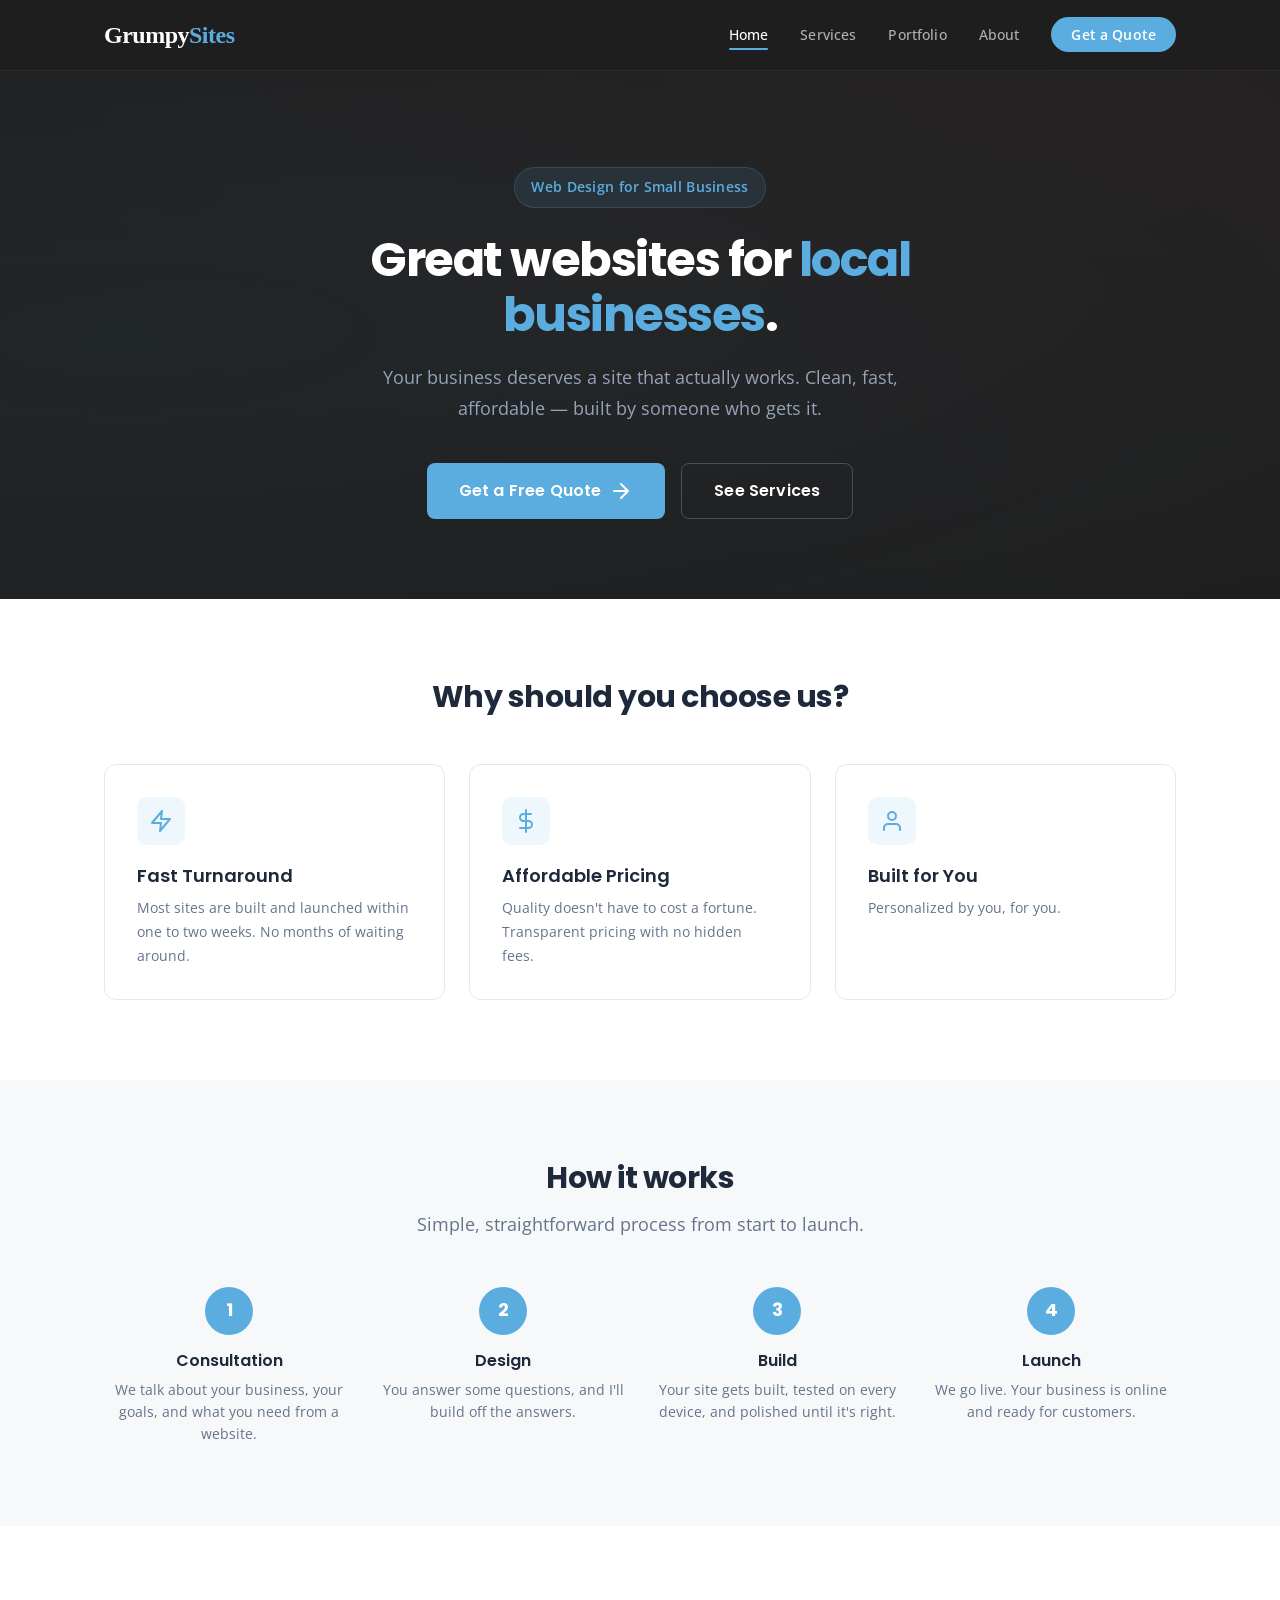
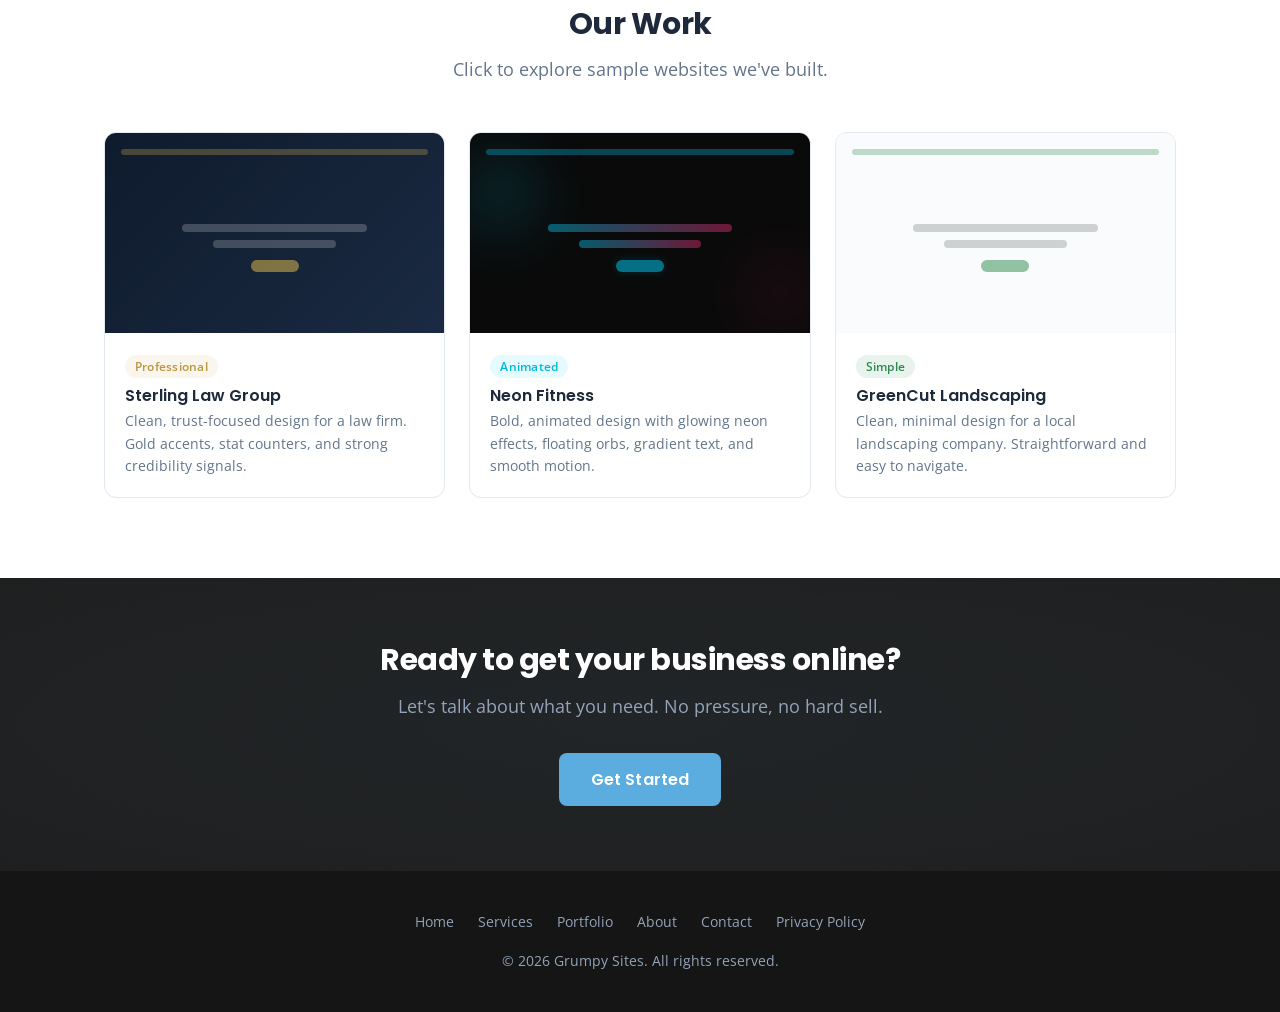
==== index.html @ 2d0d19fa "Initial commit — Grumpy Sites" ====
<!DOCTYPE html>
<html lang="en">
<head>
  <meta charset="UTF-8">
  <meta name="viewport" content="width=device-width, initial-scale=1.0">
  <title>Grumpy Sites — Websites for Local Businesses</title>
  <meta name="description" content="Grumpy Sites builds clean, fast, affordable websites for small and local businesses in Salt Lake City. Get a free quote today.">
  <link rel="icon" type="image/svg+xml" href="data:image/svg+xml,<svg xmlns='http://www.w3.org/2000/svg' viewBox='0 0 100 100'><text y='.9em' font-size='90'>G</text></svg>">
  <link rel="preconnect" href="https://fonts.googleapis.com">
  <link rel="preconnect" href="https://fonts.gstatic.com" crossorigin>
  <link href="https://fonts.googleapis.com/css2?family=Open+Sans:wght@400;500;600;700&family=Poppins:wght@500;600;700&display=swap" rel="stylesheet">
  <link rel="stylesheet" href="css/style.css">
</head>
<body>

  <nav class="navbar">
    <div class="container">
      <a href="index.html" class="logo">Grumpy<span>Sites</span></a>
      <ul class="nav-links">
        <li><a href="index.html" class="active">Home</a></li>
        <li><a href="services.html">Services</a></li>
        <li><a href="portfolio.html">Portfolio</a></li>
        <li><a href="about.html">About</a></li>
        <li><a href="contact.html" class="nav-cta">Get a Quote</a></li>
      </ul>
      <button class="hamburger" aria-label="Menu">
        <span></span><span></span><span></span>
      </button>
    </div>
  </nav>

  <section class="hero">
    <div class="container">
      <div class="hero-badge">Web Design for Small Business</div>
      <h1>Great websites for <span>local businesses</span>.</h1>
      <p>Your business deserves a site that actually works. Clean, fast, affordable — built by someone who gets it.</p>
      <div class="hero-buttons">
        <a href="contact.html" class="btn btn-primary">
          Get a Free Quote
          <svg class="icon-svg" viewBox="0 0 24 24"><path d="M5 12h14M12 5l7 7-7 7"/></svg>
        </a>
        <a href="services.html" class="btn btn-outline">See Services</a>
      </div>
    </div>
  </section>

  <section class="section">
    <div class="container">
      <div class="section-title">
        <h2>Why should you choose us?</h2>
      </div>
      <div class="features-grid">
        <div class="feature-card">
          <div class="feature-card-icon">
            <svg class="icon-svg" viewBox="0 0 24 24"><path d="M13 2L3 14h9l-1 8 10-12h-9l1-8z"/></svg>
          </div>
          <h3>Fast Turnaround</h3>
          <p>Most sites are built and launched within one to two weeks. No months of waiting around.</p>
        </div>
        <div class="feature-card">
          <div class="feature-card-icon">
            <svg class="icon-svg" viewBox="0 0 24 24"><line x1="12" y1="1" x2="12" y2="23"/><path d="M17 5H9.5a3.5 3.5 0 0 0 0 7h5a3.5 3.5 0 0 1 0 7H6"/></svg>
          </div>
          <h3>Affordable Pricing</h3>
          <p>Quality doesn't have to cost a fortune. Transparent pricing with no hidden fees.</p>
        </div>
        <div class="feature-card">
          <div class="feature-card-icon">
            <svg class="icon-svg" viewBox="0 0 24 24"><path d="M20 21v-2a4 4 0 0 0-4-4H8a4 4 0 0 0-4 4v2"/><circle cx="12" cy="7" r="4"/></svg>
          </div>
          <h3>Built for You</h3>
          <p>Personalized by you, for you.</p>
        </div>
      </div>
    </div>
  </section>

  <section class="section section-alt">
    <div class="container">
      <div class="section-title">
        <h2>How it works</h2>
        <p>Simple, straightforward process from start to launch.</p>
      </div>
      <div class="process-grid">
        <div class="process-step">
          <h3>Consultation</h3>
          <p>We talk about your business, your goals, and what you need from a website.</p>
        </div>
        <div class="process-step">
          <h3>Design</h3>
          <p>You answer some questions, and I'll build off the answers.</p>
        </div>
        <div class="process-step">
          <h3>Build</h3>
          <p>Your site gets built, tested on every device, and polished until it's right.</p>
        </div>
        <div class="process-step">
          <h3>Launch</h3>
          <p>We go live. Your business is online and ready for customers.</p>
        </div>
      </div>
    </div>
  </section>

  <section class="section">
    <div class="container">
      <div class="section-title">
        <h2>Our Work</h2>
        <p>Click to explore sample websites we've built.</p>
      </div>
      <div class="showcase-grid">
        <a href="samples/professional.html" target="_blank" rel="noopener noreferrer" class="showcase-card">
          <div class="showcase-preview showcase-pro">
            <div class="showcase-mock-nav"></div>
            <div class="showcase-mock-hero">
              <div class="showcase-mock-line w60"></div>
              <div class="showcase-mock-line w40"></div>
              <div class="showcase-mock-btn"></div>
            </div>
          </div>
          <div class="showcase-info">
            <span class="showcase-tag tag-pro">Professional</span>
            <h3>Sterling Law Group</h3>
            <p>Clean, trust-focused design for a law firm. Gold accents, stat counters, and strong credibility signals.</p>
          </div>
        </a>
        <a href="samples/animated.html" target="_blank" rel="noopener noreferrer" class="showcase-card">
          <div class="showcase-preview showcase-anim">
            <div class="showcase-mock-nav"></div>
            <div class="showcase-mock-hero">
              <div class="showcase-mock-line w60"></div>
              <div class="showcase-mock-line w40"></div>
              <div class="showcase-mock-btn"></div>
            </div>
            <div class="showcase-orb orb-1"></div>
            <div class="showcase-orb orb-2"></div>
          </div>
          <div class="showcase-info">
            <span class="showcase-tag tag-anim">Animated</span>
            <h3>Neon Fitness</h3>
            <p>Bold, animated design with glowing neon effects, floating orbs, gradient text, and smooth motion.</p>
          </div>
        </a>
        <a href="samples/simple.html" target="_blank" rel="noopener noreferrer" class="showcase-card">
          <div class="showcase-preview showcase-simple">
            <div class="showcase-mock-nav"></div>
            <div class="showcase-mock-hero">
              <div class="showcase-mock-line w60"></div>
              <div class="showcase-mock-line w40"></div>
              <div class="showcase-mock-btn"></div>
            </div>
          </div>
          <div class="showcase-info">
            <span class="showcase-tag tag-simple">Simple</span>
            <h3>GreenCut Landscaping</h3>
            <p>Clean, minimal design for a local landscaping company. Straightforward and easy to navigate.</p>
          </div>
        </a>
      </div>
    </div>
  </section>

  <section class="cta-banner">
    <div class="container">
      <h2>Ready to get your business online?</h2>
      <p>Let's talk about what you need. No pressure, no hard sell.</p>
      <a href="contact.html" class="btn btn-primary">Get Started</a>
    </div>
  </section>

  <footer class="footer">
    <div class="container">
      <div class="footer-links">
        <a href="index.html">Home</a>
        <a href="services.html">Services</a>
        <a href="portfolio.html">Portfolio</a>
        <a href="about.html">About</a>
        <a href="contact.html">Contact</a>
        <a href="privacy.html">Privacy Policy</a>
      </div>
      <p>&copy; 2026 Grumpy Sites. All rights reserved.</p>
    </div>
  </footer>

  <script src="js/main.js"></script>
</body>
</html>
---- css/style.css ----
/* ===== RESET & BASE ===== */
*, *::before, *::after {
  margin: 0;
  padding: 0;
  box-sizing: border-box;
}

:root {
  /* Colors — dark gray + sky blue + light red */
  --charcoal: #2b2b2b;
  --dark: #1e1e1e;
  --darker: #151515;
  --accent: #5bade0;
  --accent-hover: #4a9ad0;
  --accent-light: rgba(91, 173, 224, 0.1);
  --accent-red: #e07070;
  --accent-red-light: rgba(224, 112, 112, 0.1);
  --light: #f7f8fa;
  --white: #ffffff;
  --text-primary: #1e293b;
  --text-secondary: #64748b;
  --text-muted: #94a3b8;
  --border: #e2e8f0;
  --card-bg: #ffffff;

  /* Shadows — layered for depth */
  --shadow-sm: 0 1px 3px rgba(0, 0, 0, 0.06), 0 1px 2px rgba(0, 0, 0, 0.04);
  --shadow: 0 4px 6px rgba(0, 0, 0, 0.04), 0 10px 24px rgba(0, 0, 0, 0.06);
  --shadow-lg: 0 10px 30px rgba(0, 0, 0, 0.08), 0 20px 50px rgba(0, 0, 0, 0.06);

  /* Spacing — 8dp rhythm */
  --space-1: 4px;
  --space-2: 8px;
  --space-3: 12px;
  --space-4: 16px;
  --space-5: 20px;
  --space-6: 24px;
  --space-8: 32px;
  --space-10: 40px;
  --space-12: 48px;
  --space-16: 64px;
  --space-20: 80px;
  --space-24: 96px;

  /* Type scale */
  --text-xs: 0.75rem;
  --text-sm: 0.875rem;
  --text-base: 1rem;
  --text-lg: 1.125rem;
  --text-xl: 1.25rem;
  --text-2xl: 1.5rem;
  --text-3xl: 1.875rem;
  --text-4xl: 2.25rem;
  --text-5xl: 3rem;

  --radius: 12px;
  --radius-sm: 8px;
  --radius-lg: 16px;
  --transition: 0.2s ease;
  --transition-slow: 0.3s ease;
}

html {
  scroll-behavior: smooth;
}

body {
  font-family: 'Open Sans', -apple-system, BlinkMacSystemFont, sans-serif;
  color: var(--text-primary);
  background: var(--white);
  line-height: 1.6;
  font-size: 16px;
  -webkit-font-smoothing: antialiased;
  -moz-osx-font-smoothing: grayscale;
}

h1, h2, h3, h4, h5, h6 {
  font-family: 'Poppins', 'Open Sans', sans-serif;
  line-height: 1.25;
}

a {
  text-decoration: none;
  color: inherit;
  cursor: pointer;
}

ul {
  list-style: none;
}

img {
  max-width: 100%;
  display: block;
}

.container {
  max-width: 1120px;
  margin: 0 auto;
  padding: 0 var(--space-6);
}

/* ===== NAVIGATION ===== */
.navbar {
  background: var(--dark);
  padding: var(--space-4) 0;
  position: sticky;
  top: 0;
  z-index: 100;
  border-bottom: 1px solid rgba(255, 255, 255, 0.06);
  backdrop-filter: blur(12px);
  -webkit-backdrop-filter: blur(12px);
}

.navbar .container {
  display: flex;
  justify-content: space-between;
  align-items: center;
}

.logo {
  font-family: 'Times New Roman', Times, serif;
  font-size: var(--text-2xl);
  font-weight: 700;
  color: var(--white);
  letter-spacing: -0.5px;
}

.logo span {
  color: var(--accent);
}

.nav-links {
  display: flex;
  gap: var(--space-8);
  align-items: center;
}

.nav-links a {
  color: rgba(255, 255, 255, 0.65);
  font-size: var(--text-sm);
  font-weight: 500;
  transition: color var(--transition);
  position: relative;
  padding: var(--space-1) 0;
  letter-spacing: 0.01em;
}

.nav-links a:hover,
.nav-links a.active {
  color: var(--white);
}

.nav-links a::after {
  content: '';
  position: absolute;
  bottom: -2px;
  left: 0;
  width: 0;
  height: 2px;
  background: var(--accent);
  transition: width var(--transition);
  border-radius: 1px;
}

.nav-links a:hover::after,
.nav-links a.active::after {
  width: 100%;
}

.nav-cta {
  background: var(--accent);
  color: var(--white) !important;
  padding: var(--space-2) var(--space-5) !important;
  border-radius: 50px;
  font-weight: 600 !important;
  font-size: var(--text-sm) !important;
  transition: all var(--transition) !important;
}

.nav-cta:hover {
  background: var(--accent-hover);
  transform: translateY(-1px);
}

.nav-cta::after {
  display: none !important;
}

.hamburger {
  display: none;
  flex-direction: column;
  gap: 5px;
  cursor: pointer;
  background: none;
  border: none;
  padding: var(--space-2);
}

.hamburger span {
  width: 22px;
  height: 2px;
  background: var(--white);
  border-radius: 1px;
  transition: var(--transition);
}

/* ===== HERO ===== */
.hero {
  background: var(--dark);
  color: var(--white);
  padding: var(--space-24) 0 var(--space-20);
  text-align: center;
  position: relative;
  overflow: hidden;
}

.hero::before {
  content: '';
  position: absolute;
  top: -50%;
  left: -50%;
  width: 200%;
  height: 200%;
  background: radial-gradient(ellipse at 30% 50%, rgba(91, 173, 224, 0.06) 0%, transparent 60%),
              radial-gradient(ellipse at 70% 20%, rgba(224, 112, 112, 0.04) 0%, transparent 50%);
  pointer-events: none;
}

.hero .container {
  position: relative;
  z-index: 1;
}

.hero-badge {
  display: inline-flex;
  align-items: center;
  gap: var(--space-2);
  background: rgba(91, 173, 224, 0.1);
  border: 1px solid rgba(91, 173, 224, 0.2);
  color: var(--accent);
  padding: var(--space-2) var(--space-4);
  border-radius: 50px;
  font-size: var(--text-sm);
  font-weight: 600;
  margin-bottom: var(--space-6);
  letter-spacing: 0.02em;
}

.hero h1 {
  font-size: var(--text-5xl);
  font-weight: 700;
  margin-bottom: var(--space-5);
  letter-spacing: -1.5px;
  line-height: 1.15;
  max-width: 700px;
  margin-left: auto;
  margin-right: auto;
}

.hero h1 span {
  color: var(--accent);
}

.hero p {
  font-size: var(--text-lg);
  color: var(--text-muted);
  max-width: 520px;
  margin: 0 auto var(--space-10);
  line-height: 1.7;
}

.btn {
  display: inline-flex;
  align-items: center;
  justify-content: center;
  gap: var(--space-2);
  padding: 14px 32px;
  border-radius: var(--radius-sm);
  font-size: var(--text-base);
  font-weight: 600;
  cursor: pointer;
  transition: all var(--transition);
  border: none;
  font-family: 'Poppins', sans-serif;
  letter-spacing: 0.01em;
}

.btn:focus-visible {
  outline: 3px solid var(--accent);
  outline-offset: 2px;
}

.btn-primary {
  background: var(--accent);
  color: var(--white);
}

.btn-primary:hover {
  background: var(--accent-hover);
  transform: translateY(-2px);
  box-shadow: 0 8px 24px rgba(91, 173, 224, 0.25);
}

.btn-outline {
  background: transparent;
  color: var(--white);
  border: 1.5px solid rgba(255, 255, 255, 0.2);
}

.btn-outline:hover {
  border-color: var(--accent);
  color: var(--accent);
  transform: translateY(-2px);
}

.btn-dark {
  background: var(--charcoal);
  color: var(--white);
}

.btn-dark:hover {
  background: var(--dark);
  transform: translateY(-2px);
}

.hero-buttons {
  display: flex;
  gap: var(--space-4);
  justify-content: center;
  flex-wrap: wrap;
}

/* ===== SVG ICONS ===== */
.icon-svg {
  width: 24px;
  height: 24px;
  stroke: currentColor;
  stroke-width: 2;
  stroke-linecap: round;
  stroke-linejoin: round;
  fill: none;
  flex-shrink: 0;
}

.icon-svg-lg {
  width: 40px;
  height: 40px;
}

/* ===== SECTIONS ===== */
.section {
  padding: var(--space-20) 0;
}

.section-alt {
  background: var(--light);
}

.section-title {
  text-align: center;
  margin-bottom: var(--space-12);
}

.section-title h2 {
  font-size: var(--text-3xl);
  font-weight: 700;
  color: var(--text-primary);
  margin-bottom: var(--space-3);
  letter-spacing: -0.5px;
}

.section-title p {
  color: var(--text-secondary);
  font-size: var(--text-lg);
  max-width: 480px;
  margin: 0 auto;
  line-height: 1.6;
}

/* ===== FEATURES / SELLING POINTS ===== */
.features-grid {
  display: grid;
  grid-template-columns: repeat(3, 1fr);
  gap: var(--space-6);
}

.feature-card {
  background: var(--card-bg);
  padding: var(--space-8);
  border-radius: var(--radius);
  border: 1px solid var(--border);
  transition: all var(--transition);
  position: relative;
}

.feature-card:hover {
  border-color: var(--accent);
  box-shadow: var(--shadow);
  transform: translateY(-2px);
}

.feature-card-icon {
  width: 48px;
  height: 48px;
  border-radius: 10px;
  display: flex;
  align-items: center;
  justify-content: center;
  margin-bottom: var(--space-5);
  color: var(--accent);
  background: var(--accent-light);
}

.feature-card h3 {
  font-size: var(--text-lg);
  font-weight: 600;
  margin-bottom: var(--space-2);
  color: var(--text-primary);
}

.feature-card p {
  color: var(--text-secondary);
  font-size: var(--text-sm);
  line-height: 1.7;
}

/* ===== SERVICES PAGE ===== */
.services-grid {
  display: grid;
  grid-template-columns: repeat(2, 1fr);
  gap: var(--space-6);
}

.service-card {
  background: var(--card-bg);
  padding: var(--space-8);
  border-radius: var(--radius);
  border: 1px solid var(--border);
  transition: all var(--transition);
  position: relative;
}

.service-card:hover {
  border-color: var(--accent);
  box-shadow: var(--shadow);
  transform: translateY(-2px);
}

.service-card-icon {
  width: 44px;
  height: 44px;
  border-radius: 10px;
  display: flex;
  align-items: center;
  justify-content: center;
  margin-bottom: var(--space-4);
  color: var(--accent);
  background: var(--accent-light);
}

.service-card h3 {
  font-size: var(--text-xl);
  font-weight: 600;
  margin-bottom: var(--space-2);
  color: var(--text-primary);
}

.service-card p {
  color: var(--text-secondary);
  font-size: var(--text-sm);
  line-height: 1.7;
}

.service-card .price {
  display: inline-block;
  margin-top: var(--space-4);
  font-weight: 700;
  color: var(--accent-red);
  font-size: var(--text-base);
  font-family: 'Poppins', sans-serif;
}

/* ===== PORTFOLIO ===== */
.portfolio-grid {
  display: grid;
  grid-template-columns: repeat(3, 1fr);
  gap: var(--space-6);
}

.portfolio-card {
  background: var(--card-bg);
  border-radius: var(--radius);
  overflow: hidden;
  border: 1px solid var(--border);
  transition: all var(--transition);
}

.portfolio-card:hover {
  border-color: var(--accent);
  box-shadow: var(--shadow);
  transform: translateY(-2px);
}

.portfolio-thumb {
  width: 100%;
  height: 200px;
  background: linear-gradient(135deg, var(--charcoal) 0%, #2d3748 100%);
  display: flex;
  align-items: center;
  justify-content: center;
  color: var(--text-muted);
  font-size: var(--text-sm);
  font-weight: 500;
  letter-spacing: 0.05em;
  text-transform: uppercase;
}

.portfolio-info {
  padding: var(--space-5);
}

.portfolio-info h3 {
  font-size: var(--text-base);
  font-weight: 600;
  margin-bottom: var(--space-1);
  color: var(--text-primary);
}

.portfolio-info p {
  color: var(--text-secondary);
  font-size: var(--text-sm);
  line-height: 1.6;
}

.portfolio-tag {
  display: inline-block;
  margin-top: var(--space-3);
  padding: var(--space-1) var(--space-3);
  background: var(--accent-red-light);
  border-radius: 50px;
  font-size: var(--text-xs);
  color: var(--accent-red);
  font-weight: 600;
  letter-spacing: 0.02em;
}

/* ===== ABOUT PAGE ===== */
.about-content {
  display: grid;
  grid-template-columns: 1fr 1.2fr;
  gap: var(--space-16);
  align-items: start;
}

.about-photo {
  width: 100%;
  height: 480px;
  border-radius: var(--radius-lg);
  object-fit: cover;
  box-shadow: var(--shadow-lg);
}

.about-text h2 {
  font-size: var(--text-3xl);
  font-weight: 700;
  margin-bottom: var(--space-5);
  color: var(--text-primary);
  letter-spacing: -0.5px;
}

.about-text p {
  color: var(--text-secondary);
  font-size: var(--text-base);
  line-height: 1.8;
  margin-bottom: var(--space-4);
}

.about-text .highlight {
  color: var(--text-primary);
  font-weight: 600;
}

/* ===== CONTACT PAGE ===== */
.contact-wrapper {
  display: grid;
  grid-template-columns: 1fr 1.3fr;
  gap: var(--space-12);
  align-items: start;
}

.contact-info h2 {
  font-size: var(--text-3xl);
  font-weight: 700;
  margin-bottom: var(--space-4);
  color: var(--text-primary);
  letter-spacing: -0.5px;
}

.contact-info > p {
  color: var(--text-secondary);
  font-size: var(--text-base);
  line-height: 1.7;
  margin-bottom: var(--space-8);
}

.contact-detail {
  display: flex;
  align-items: center;
  gap: var(--space-3);
  margin-bottom: var(--space-5);
  color: var(--text-primary);
  font-size: var(--text-base);
}

.contact-detail-icon {
  width: 40px;
  height: 40px;
  border-radius: 10px;
  display: flex;
  align-items: center;
  justify-content: center;
  background: var(--accent-light);
  color: var(--accent);
  flex-shrink: 0;
}

.contact-detail a {
  color: var(--text-primary);
  font-weight: 500;
  transition: color var(--transition);
}

.contact-detail a:hover {
  color: var(--accent);
}

.contact-form {
  background: var(--card-bg);
  padding: var(--space-8);
  border-radius: var(--radius-lg);
  border: 1px solid var(--border);
  box-shadow: var(--shadow-sm);
}

.form-group {
  margin-bottom: var(--space-5);
}

.form-group label {
  display: block;
  font-weight: 600;
  margin-bottom: var(--space-2);
  font-size: var(--text-sm);
  color: var(--text-primary);
  font-family: 'Poppins', sans-serif;
}

.form-group input,
.form-group textarea {
  width: 100%;
  padding: 12px var(--space-4);
  border: 1.5px solid var(--border);
  border-radius: var(--radius-sm);
  font-size: var(--text-base);
  font-family: 'Open Sans', sans-serif;
  transition: all var(--transition);
  background: var(--white);
  color: var(--text-primary);
}

.form-group input::placeholder,
.form-group textarea::placeholder {
  color: var(--text-muted);
}

.form-group input:focus,
.form-group textarea:focus {
  outline: none;
  border-color: var(--accent);
  box-shadow: 0 0 0 3px var(--accent-light);
}

.form-group textarea {
  resize: vertical;
  min-height: 130px;
}

.contact-form .btn {
  width: 100%;
  padding: 14px;
}

.contact-form .btn:disabled {
  opacity: 0.6;
  cursor: not-allowed;
  transform: none;
}

/* Required asterisk */
.required {
  color: var(--accent-red);
}

/* Field error messages */
.field-error {
  display: none;
  color: var(--accent-red);
  font-size: var(--text-xs);
  margin-top: var(--space-1);
  font-weight: 500;
}

.form-group.error .field-error {
  display: block;
}

.form-group.error input,
.form-group.error textarea {
  border-color: var(--accent-red);
}

.form-group.error input:focus,
.form-group.error textarea:focus {
  box-shadow: 0 0 0 3px var(--accent-red-light);
}

/* Form status message */
.form-status {
  display: none;
  padding: var(--space-3) var(--space-4);
  border-radius: var(--radius-sm);
  font-size: var(--text-sm);
  font-weight: 500;
  margin-bottom: var(--space-4);
}

.form-status.success {
  display: block;
  background: rgba(34, 197, 94, 0.1);
  color: #16a34a;
  border: 1px solid rgba(34, 197, 94, 0.2);
}

.form-status.error {
  display: block;
  background: var(--accent-red-light);
  color: var(--accent-red);
  border: 1px solid rgba(224, 112, 112, 0.2);
}

/* ===== SHOWCASE / OUR WORK ===== */
.showcase-grid {
  display: grid;
  grid-template-columns: repeat(3, 1fr);
  gap: var(--space-6);
}

.showcase-card {
  display: block;
  border-radius: var(--radius);
  border: 1px solid var(--border);
  overflow: hidden;
  transition: all var(--transition);
  background: var(--card-bg);
  cursor: pointer;
}

.showcase-card:hover {
  border-color: var(--accent);
  box-shadow: var(--shadow-lg);
  transform: translateY(-4px);
}

.showcase-preview {
  height: 200px;
  position: relative;
  overflow: hidden;
  display: flex;
  flex-direction: column;
  padding: 16px;
}

.showcase-pro {
  background: linear-gradient(135deg, #0f1b2d 0%, #1a2a42 100%);
}

.showcase-anim {
  background: #0a0a0a;
}

.showcase-simple {
  background: #fafbfc;
}

.showcase-mock-nav {
  width: 100%;
  height: 6px;
  border-radius: 3px;
  margin-bottom: 24px;
  opacity: 0.15;
}

.showcase-pro .showcase-mock-nav { background: #c9a84c; opacity: 0.3; }
.showcase-anim .showcase-mock-nav { background: #00d4ff; opacity: 0.3; }
.showcase-simple .showcase-mock-nav { background: #2d8a4e; opacity: 0.3; }

.showcase-mock-hero {
  display: flex;
  flex-direction: column;
  align-items: center;
  justify-content: center;
  flex: 1;
  gap: 8px;
}

.showcase-mock-line {
  height: 8px;
  border-radius: 4px;
  opacity: 0.2;
}

.showcase-mock-line.w60 { width: 60%; }
.showcase-mock-line.w40 { width: 40%; }

.showcase-pro .showcase-mock-line { background: #ffffff; }
.showcase-anim .showcase-mock-line { background: linear-gradient(90deg, #00d4ff, #ff2d7b); opacity: 0.4; }
.showcase-simple .showcase-mock-line { background: #1a2b1f; }

.showcase-mock-btn {
  width: 48px;
  height: 12px;
  border-radius: 6px;
  margin-top: 4px;
}

.showcase-pro .showcase-mock-btn { background: #c9a84c; opacity: 0.6; }
.showcase-anim .showcase-mock-btn { background: #00d4ff; opacity: 0.5; box-shadow: 0 0 10px rgba(0,212,255,0.3); }
.showcase-simple .showcase-mock-btn { background: #2d8a4e; opacity: 0.5; }

.showcase-orb {
  position: absolute;
  border-radius: 50%;
  filter: blur(30px);
  pointer-events: none;
}

.showcase-orb.orb-1 {
  width: 80px;
  height: 80px;
  background: #00d4ff;
  opacity: 0.15;
  top: 20px;
  left: -10px;
  animation: float 6s ease-in-out infinite;
}

.showcase-orb.orb-2 {
  width: 60px;
  height: 60px;
  background: #ff2d7b;
  opacity: 0.12;
  bottom: 10px;
  right: 0;
  animation: float 5s ease-in-out infinite 1s;
}

@keyframes float {
  0%, 100% { transform: translateY(0); }
  50% { transform: translateY(-8px); }
}

.showcase-info {
  padding: var(--space-5);
}

.showcase-info h3 {
  font-size: var(--text-base);
  font-weight: 600;
  margin-bottom: var(--space-1);
  color: var(--text-primary);
}

.showcase-info p {
  font-size: var(--text-sm);
  color: var(--text-secondary);
  line-height: 1.6;
}

.showcase-tag {
  display: inline-block;
  padding: 2px 10px;
  border-radius: 50px;
  font-size: var(--text-xs);
  font-weight: 600;
  margin-bottom: var(--space-2);
  letter-spacing: 0.02em;
}

.tag-pro {
  background: rgba(201, 168, 76, 0.1);
  color: #b8973f;
}

.tag-anim {
  background: rgba(0, 212, 255, 0.1);
  color: #00b8db;
}

.tag-simple {
  background: rgba(45, 138, 78, 0.1);
  color: #2d8a4e;
}

/* ===== CTA BANNER ===== */
.cta-banner {
  background: var(--dark);
  color: var(--white);
  text-align: center;
  padding: var(--space-16) 0;
  position: relative;
  overflow: hidden;
}

.cta-banner::before {
  content: '';
  position: absolute;
  top: -50%;
  left: -50%;
  width: 200%;
  height: 200%;
  background: radial-gradient(ellipse at 50% 50%, rgba(91, 173, 224, 0.05) 0%, transparent 60%);
  pointer-events: none;
}

.cta-banner .container {
  position: relative;
  z-index: 1;
}

.cta-banner h2 {
  font-size: var(--text-3xl);
  font-weight: 700;
  margin-bottom: var(--space-3);
  letter-spacing: -0.5px;
}

.cta-banner p {
  color: var(--text-muted);
  margin-bottom: var(--space-8);
  font-size: var(--text-lg);
}

/* ===== FOOTER ===== */
.footer {
  background: var(--darker);
  color: var(--text-muted);
  padding: var(--space-10) 0;
  text-align: center;
  border-top: 1px solid rgba(255, 255, 255, 0.05);
}

.footer p {
  font-size: var(--text-sm);
}

.footer-links {
  display: flex;
  justify-content: center;
  gap: var(--space-6);
  margin-bottom: var(--space-4);
}

.footer-links a {
  color: var(--text-muted);
  font-size: var(--text-sm);
  transition: color var(--transition);
}

.footer-links a:hover {
  color: var(--white);
}

/* ===== PAGE HEADER (inner pages) ===== */
.page-header {
  background: var(--dark);
  color: var(--white);
  padding: var(--space-16) 0 var(--space-12);
  text-align: center;
  position: relative;
  overflow: hidden;
}

.page-header::before {
  content: '';
  position: absolute;
  top: -50%;
  left: -50%;
  width: 200%;
  height: 200%;
  background: radial-gradient(ellipse at 50% 30%, rgba(91, 173, 224, 0.04) 0%, transparent 60%);
  pointer-events: none;
}

.page-header .container {
  position: relative;
  z-index: 1;
}

.page-header h1 {
  font-size: var(--text-4xl);
  font-weight: 700;
  margin-bottom: var(--space-3);
  letter-spacing: -0.5px;
}

.page-header p {
  color: var(--text-muted);
  font-size: var(--text-lg);
}

/* ===== STATS BAR ===== */
.stats-bar {
  display: grid;
  grid-template-columns: repeat(3, 1fr);
  gap: var(--space-6);
  padding: var(--space-12) 0;
  text-align: center;
}

.stat-item h3 {
  font-size: var(--text-4xl);
  font-weight: 700;
  color: var(--accent);
  margin-bottom: var(--space-1);
  font-family: 'Poppins', sans-serif;
}

.stat-item p {
  color: var(--text-secondary);
  font-size: var(--text-sm);
  font-weight: 500;
  text-transform: uppercase;
  letter-spacing: 0.06em;
}

/* ===== PROCESS SECTION ===== */
.process-grid {
  display: grid;
  grid-template-columns: repeat(4, 1fr);
  gap: var(--space-6);
  counter-reset: process;
}

.process-step {
  text-align: center;
  position: relative;
}

.process-step::before {
  counter-increment: process;
  content: counter(process);
  display: flex;
  align-items: center;
  justify-content: center;
  width: 48px;
  height: 48px;
  border-radius: 50%;
  background: var(--accent);
  color: var(--white);
  font-family: 'Poppins', sans-serif;
  font-weight: 700;
  font-size: var(--text-lg);
  margin: 0 auto var(--space-4);
}

.process-step h3 {
  font-size: var(--text-base);
  font-weight: 600;
  margin-bottom: var(--space-2);
  color: var(--text-primary);
}

.process-step p {
  font-size: var(--text-sm);
  color: var(--text-secondary);
  line-height: 1.6;
}

/* ===== REDUCED MOTION ===== */
@media (prefers-reduced-motion: reduce) {
  *, *::before, *::after {
    transition-duration: 0.01ms !important;
    animation-duration: 0.01ms !important;
  }
  html {
    scroll-behavior: auto;
  }
}

/* ===== RESPONSIVE ===== */
@media (max-width: 1024px) {
  .process-grid {
    grid-template-columns: repeat(2, 1fr);
    gap: var(--space-8);
  }
}

@media (max-width: 768px) {
  .hamburger {
    display: flex;
  }

  .nav-links {
    display: none;
    position: absolute;
    top: 100%;
    left: 0;
    right: 0;
    background: var(--dark);
    flex-direction: column;
    padding: var(--space-5) var(--space-6);
    gap: var(--space-4);
    border-top: 1px solid rgba(255, 255, 255, 0.06);
    box-shadow: 0 10px 30px rgba(0, 0, 0, 0.2);
  }

  .nav-links.open {
    display: flex;
  }

  .nav-cta {
    text-align: center;
    width: 100%;
  }

  .hero {
    padding: var(--space-16) 0 var(--space-12);
  }

  .hero h1 {
    font-size: var(--text-3xl);
  }

  .hero p {
    font-size: var(--text-base);
  }

  .features-grid,
  .portfolio-grid,
  .showcase-grid {
    grid-template-columns: 1fr;
  }

  .services-grid {
    grid-template-columns: 1fr;
  }

  .about-content {
    grid-template-columns: 1fr;
  }

  .about-photo {
    height: 300px;
  }

  .contact-wrapper {
    grid-template-columns: 1fr;
  }

  .page-header {
    padding: var(--space-12) 0 var(--space-8);
  }

  .page-header h1 {
    font-size: var(--text-3xl);
  }

  .stats-bar {
    grid-template-columns: 1fr;
    gap: var(--space-8);
  }

  .process-grid {
    grid-template-columns: 1fr;
  }

  .section {
    padding: var(--space-12) 0;
  }

  .cta-banner {
    padding: var(--space-12) 0;
  }
}

@media (max-width: 480px) {
  .hero h1 {
    font-size: var(--text-2xl);
  }

  .hero-buttons {
    flex-direction: column;
    align-items: center;
  }

  .hero-buttons .btn {
    width: 100%;
    max-width: 280px;
  }
}
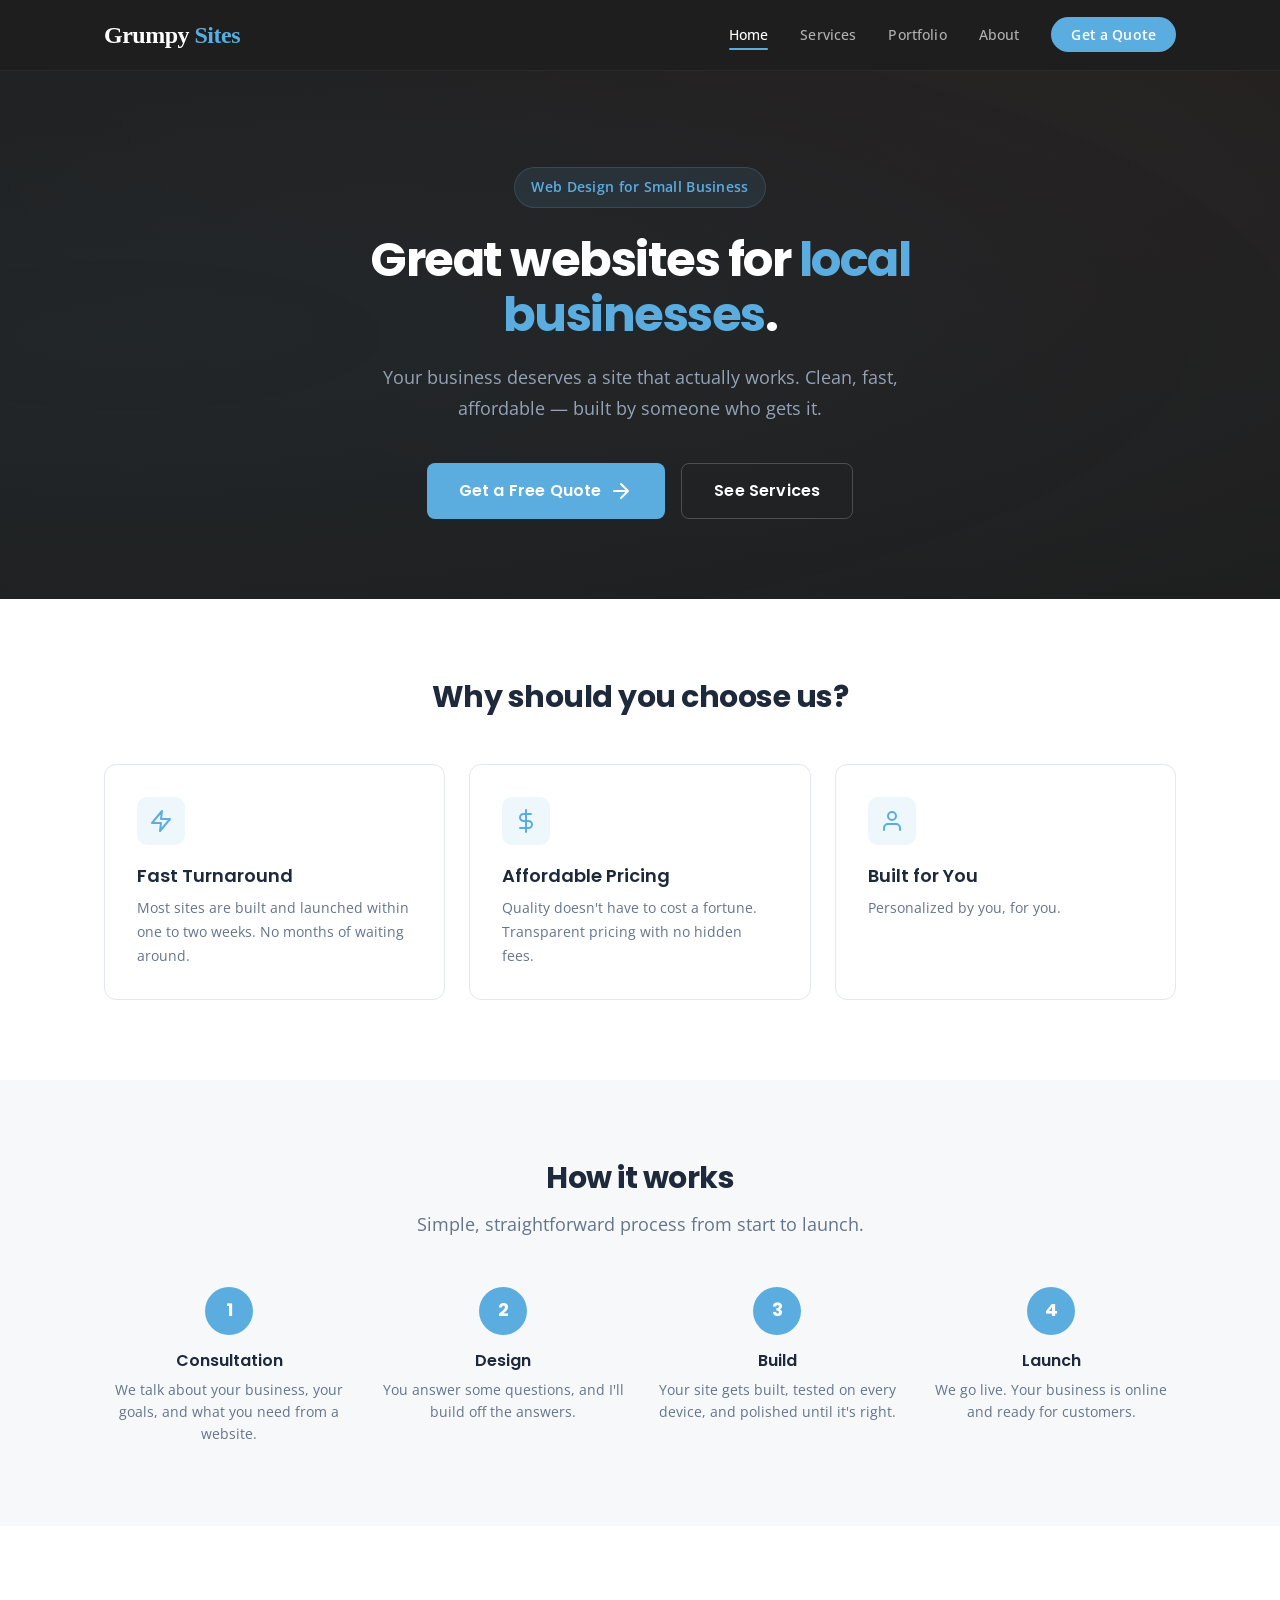
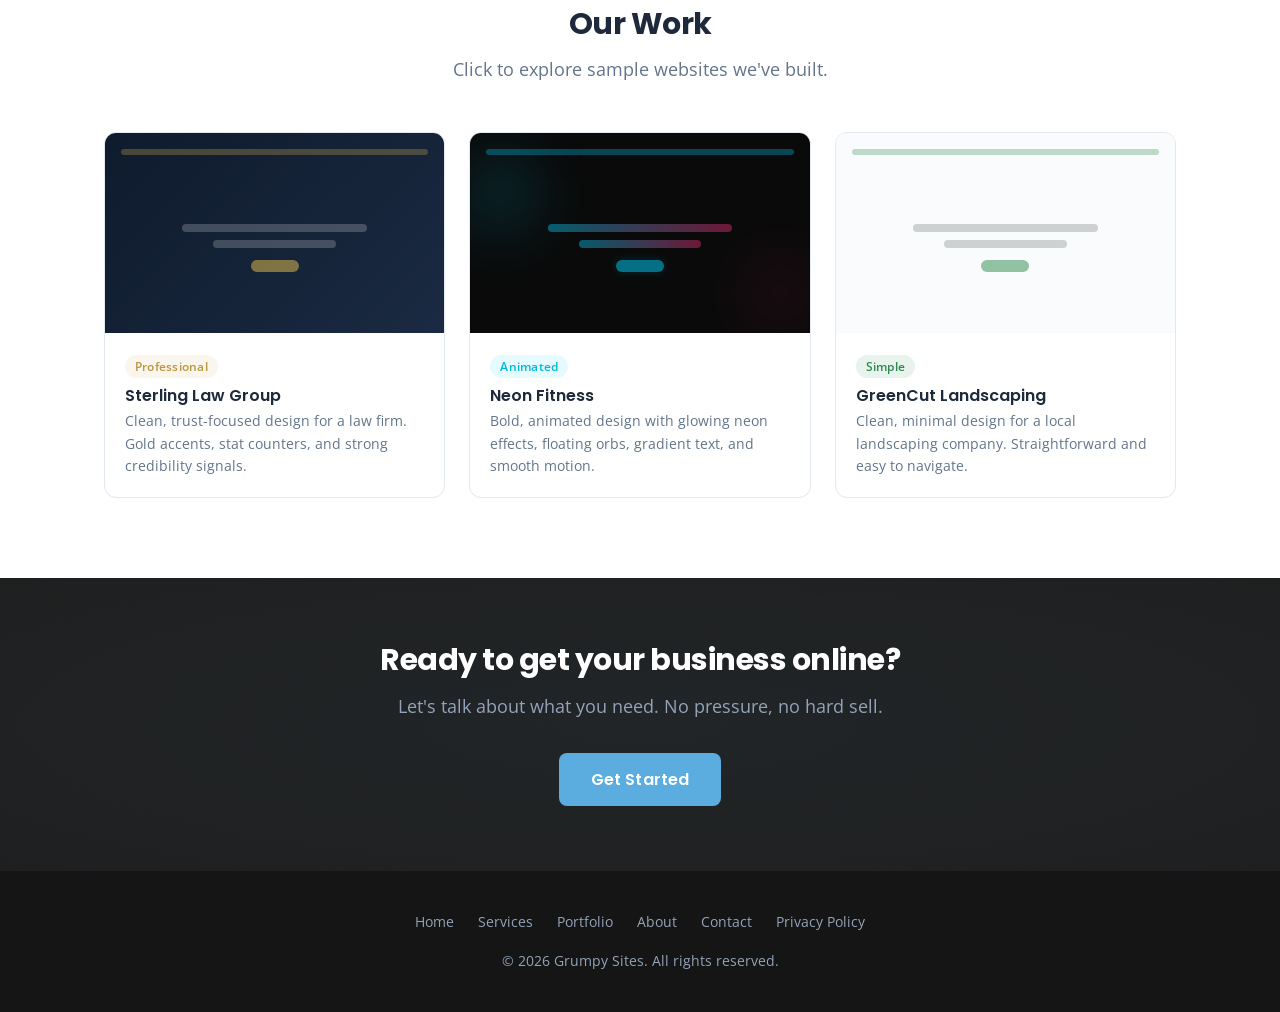
==== commit 5c216579: "Add space in logo: Grumpy Sites" ====
--- a/index.html
+++ b/index.html
@@ -15,7 +15,7 @@
 
   <nav class="navbar">
     <div class="container">
-      <a href="index.html" class="logo">Grumpy<span>Sites</span></a>
+      <a href="index.html" class="logo">Grumpy <span>Sites</span></a>
       <ul class="nav-links">
         <li><a href="index.html" class="active">Home</a></li>
         <li><a href="services.html">Services</a></li>
